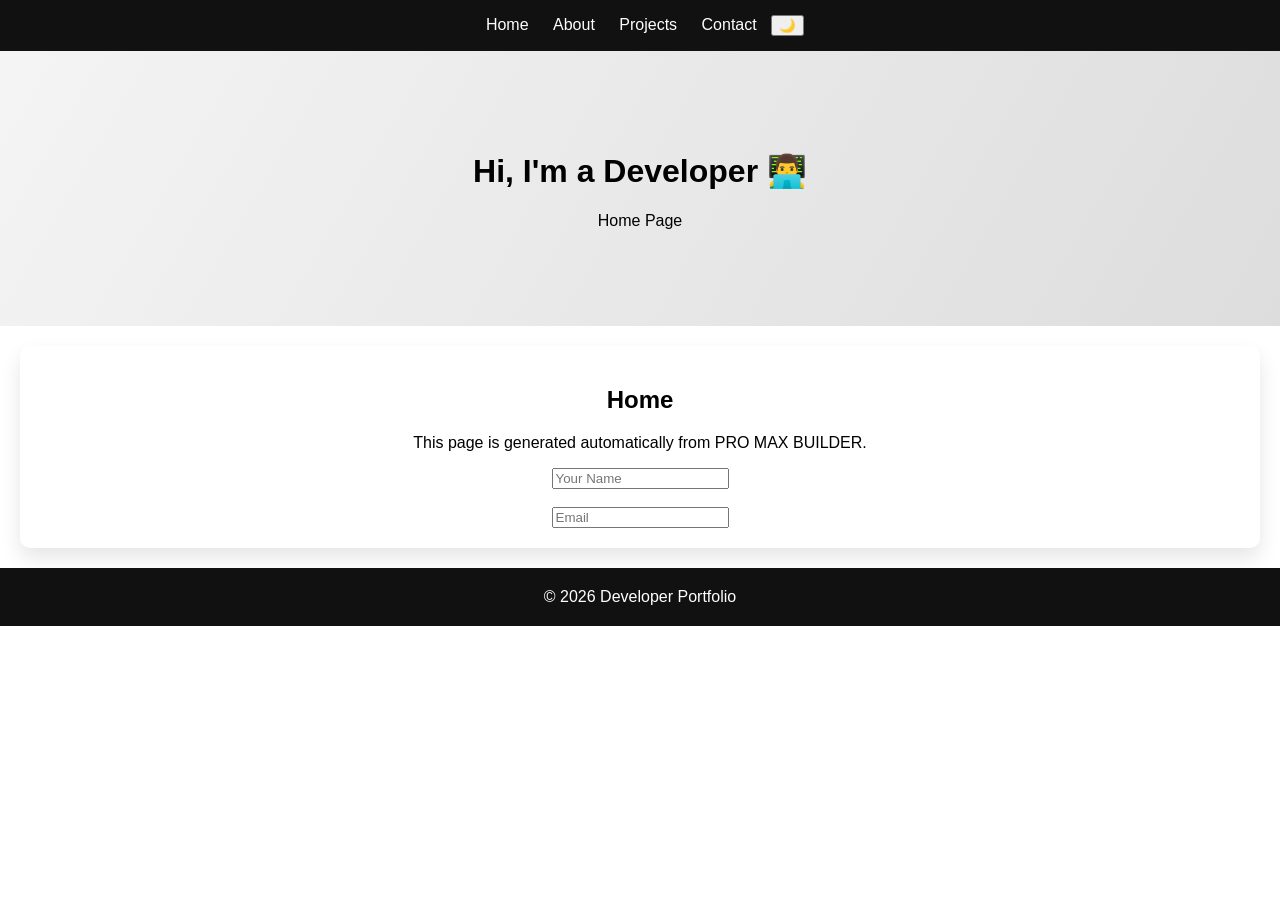
==== index.html @ 37b3c5a1 "fix index page" ====
<!DOCTYPE html>
<html>
<head>
<title>Developer Portfolio - Home</title>
<link rel="stylesheet" href="style.css">
</head>
<body>

<nav>
<a href="home.html">Home</a> <a href="about.html">About</a> <a href="projects.html">Projects</a> <a href="contact.html">Contact</a>
<button onclick="toggle()">🌙</button>
</nav>

<div class="hero">
  <h1>Hi, I'm a Developer 👨‍💻</h1>
  <p>Home Page</p>
</div>

<div class="card">
  <h2>Home</h2>
  <p>This page is generated automatically from PRO MAX BUILDER.</p>

  <form>
    <input placeholder="Your Name" />
    <br><br>
    <input placeholder="Email" />
  </form>
</div>

<footer>
© 2026 Developer Portfolio
</footer>

<script>
function toggle(){
  document.body.classList.toggle("dark");
}
</script>

</body>
</html>
---- style.css ----
body{
  margin:0;
  font-family:Arial;
  transition:0.3s;
}

nav{
  background:#111;
  padding:15px;
  text-align:center;
}

nav a{
  color:white;
  margin:10px;
  text-decoration:none;
}

.hero{
  padding:80px;
  text-align:center;
  background:linear-gradient(120deg,#f4f4f4,#ddd);
}

.card{
  margin:20px;
  padding:20px;
  background:white;
  border-radius:10px;
  box-shadow:0 10px 20px rgba(0,0,0,0.1);
  text-align:center;
}

footer{
  background:#111;
  color:white;
  text-align:center;
  padding:20px;
}

/* DARK MODE */
.dark{
  background:#111;
  color:white;
}
.dark nav{background:#000;}
.dark .hero{background:#1a1a1a;}
.dark .card{background:#222;}
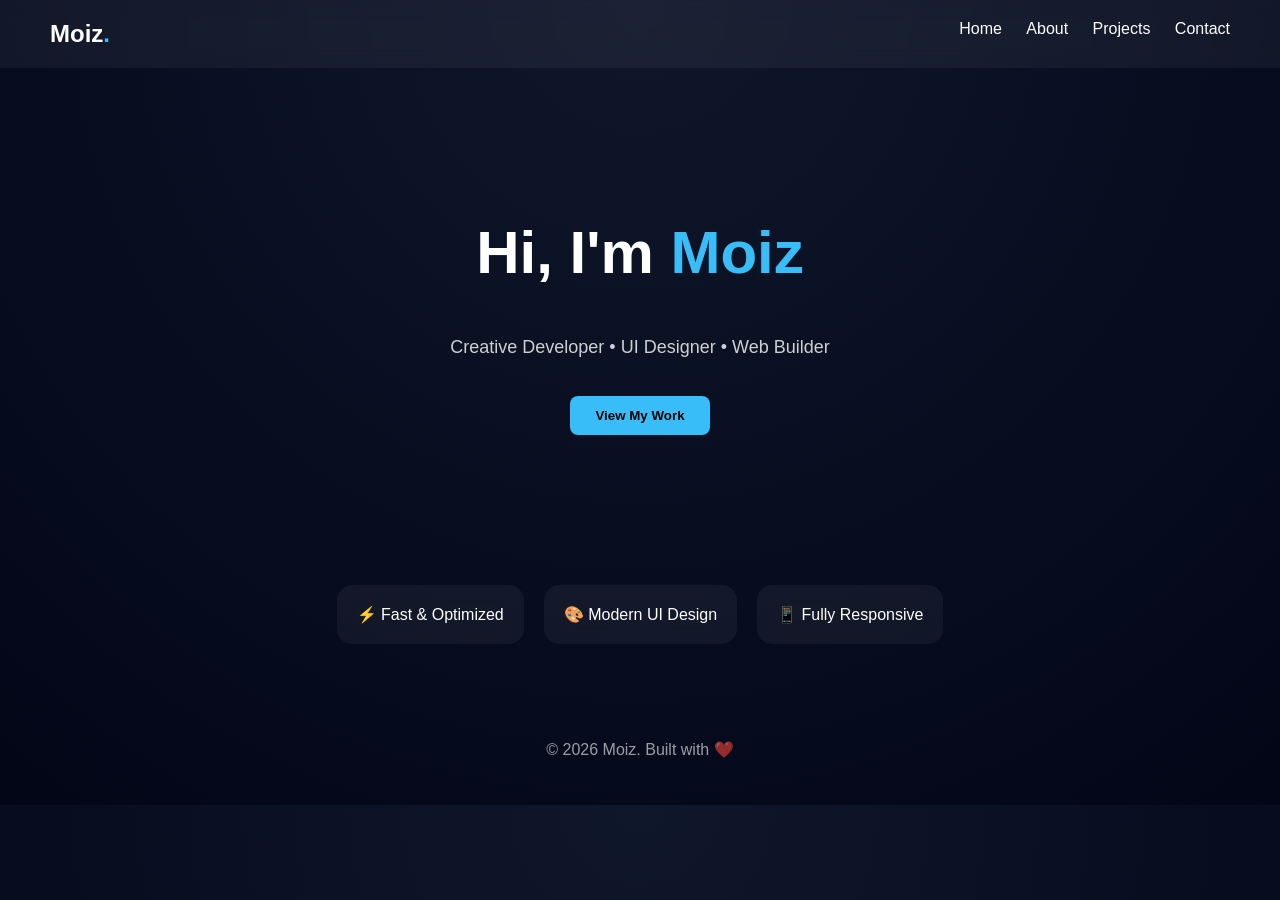
==== commit 5729f788: "super premium UI upgrade" ====
--- a/index.html
+++ b/index.html
@@ -1,42 +1,40 @@
-
 <!DOCTYPE html>
-<html>
+<html lang="en">
 <head>
-<title>Developer Portfolio - Home</title>
-<link rel="stylesheet" href="style.css">
+  <meta charset="UTF-8">
+  <meta name="viewport" content="width=device-width, initial-scale=1.0">
+  <title>Moiz | Premium Portfolio</title>
+  <link rel="stylesheet" href="style.css">
 </head>
 <body>
 
-<nav>
-<a href="home.html">Home</a> <a href="about.html">About</a> <a href="projects.html">Projects</a> <a href="contact.html">Contact</a>
-<button onclick="toggle()">🌙</button>
-</nav>
+  <header class="navbar">
+    <div class="logo">Moiz<span>.</span></div>
+    <nav>
+      <a href="#">Home</a>
+      <a href="about.html">About</a>
+      <a href="projects.html">Projects</a>
+      <a href="contact.html">Contact</a>
+    </nav>
+  </header>
 
-<div class="hero">
-  <h1>Hi, I'm a Developer 👨‍💻</h1>
-  <p>Home Page</p>
-</div>
+  <section class="hero">
+    <h1>Hi, I'm <span>Moiz</span></h1>
+    <p>Creative Developer • UI Designer • Web Builder</p>
+    <button onclick="window.location.href='projects.html'">
+      View My Work
+    </button>
+  </section>
 
-<div class="card">
-  <h2>Home</h2>
-  <p>This page is generated automatically from PRO MAX BUILDER.</p>
+  <section class="features">
+    <div class="card">⚡ Fast & Optimized</div>
+    <div class="card">🎨 Modern UI Design</div>
+    <div class="card">📱 Fully Responsive</div>
+  </section>
 
-  <form>
-    <input placeholder="Your Name" />
-    <br><br>
-    <input placeholder="Email" />
-  </form>
-</div>
-
-<footer>
-© 2026 Developer Portfolio
-</footer>
-
-<script>
-function toggle(){
-  document.body.classList.toggle("dark");
-}
-</script>
+  <footer>
+    <p>© 2026 Moiz. Built with ❤️</p>
+  </footer>
 
 </body>
-</html>
+</html>
--- a/style.css
+++ b/style.css
@@ -1,49 +1,99 @@
-
-body{
-  margin:0;
-  font-family:Arial;
-  transition:0.3s;
+body {
+  margin: 0;
+  font-family: "Segoe UI", sans-serif;
+  background: radial-gradient(circle at top, #0f172a, #020617);
+  color: white;
 }
 
-nav{
-  background:#111;
-  padding:15px;
-  text-align:center;
+/* NAVBAR */
+.navbar {
+  display: flex;
+  justify-content: space-between;
+  padding: 20px 50px;
+  background: rgba(255,255,255,0.05);
+  backdrop-filter: blur(10px);
+  position: sticky;
+  top: 0;
 }
 
-nav a{
-  color:white;
-  margin:10px;
-  text-decoration:none;
+.logo {
+  font-size: 24px;
+  font-weight: bold;
 }
 
-.hero{
-  padding:80px;
-  text-align:center;
-  background:linear-gradient(120deg,#f4f4f4,#ddd);
+.logo span {
+  color: #38bdf8;
 }
 
-.card{
-  margin:20px;
-  padding:20px;
-  background:white;
-  border-radius:10px;
-  box-shadow:0 10px 20px rgba(0,0,0,0.1);
-  text-align:center;
+nav a {
+  color: white;
+  margin-left: 20px;
+  text-decoration: none;
+  transition: 0.3s;
 }
 
-footer{
-  background:#111;
-  color:white;
-  text-align:center;
-  padding:20px;
+nav a:hover {
+  color: #38bdf8;
 }
 
-/* DARK MODE */
-.dark{
-  background:#111;
-  color:white;
+/* HERO */
+.hero {
+  text-align: center;
+  padding: 100px 20px;
 }
-.dark nav{background:#000;}
-.dark .hero{background:#1a1a1a;}
-.dark .card{background:#222;}
+
+.hero h1 {
+  font-size: 60px;
+}
+
+.hero span {
+  color: #38bdf8;
+}
+
+.hero p {
+  opacity: 0.8;
+  font-size: 18px;
+}
+
+button {
+  margin-top: 20px;
+  padding: 12px 25px;
+  border: none;
+  background: #38bdf8;
+  color: black;
+  font-weight: bold;
+  border-radius: 8px;
+  cursor: pointer;
+  transition: 0.3s;
+}
+
+button:hover {
+  transform: scale(1.05);
+}
+
+/* FEATURES */
+.features {
+  display: flex;
+  justify-content: center;
+  gap: 20px;
+  padding: 50px;
+}
+
+.card {
+  background: rgba(255,255,255,0.05);
+  padding: 20px;
+  border-radius: 15px;
+  backdrop-filter: blur(10px);
+  transition: 0.3s;
+}
+
+.card:hover {
+  transform: translateY(-10px);
+}
+
+/* FOOTER */
+footer {
+  text-align: center;
+  padding: 30px;
+  opacity: 0.6;
+}
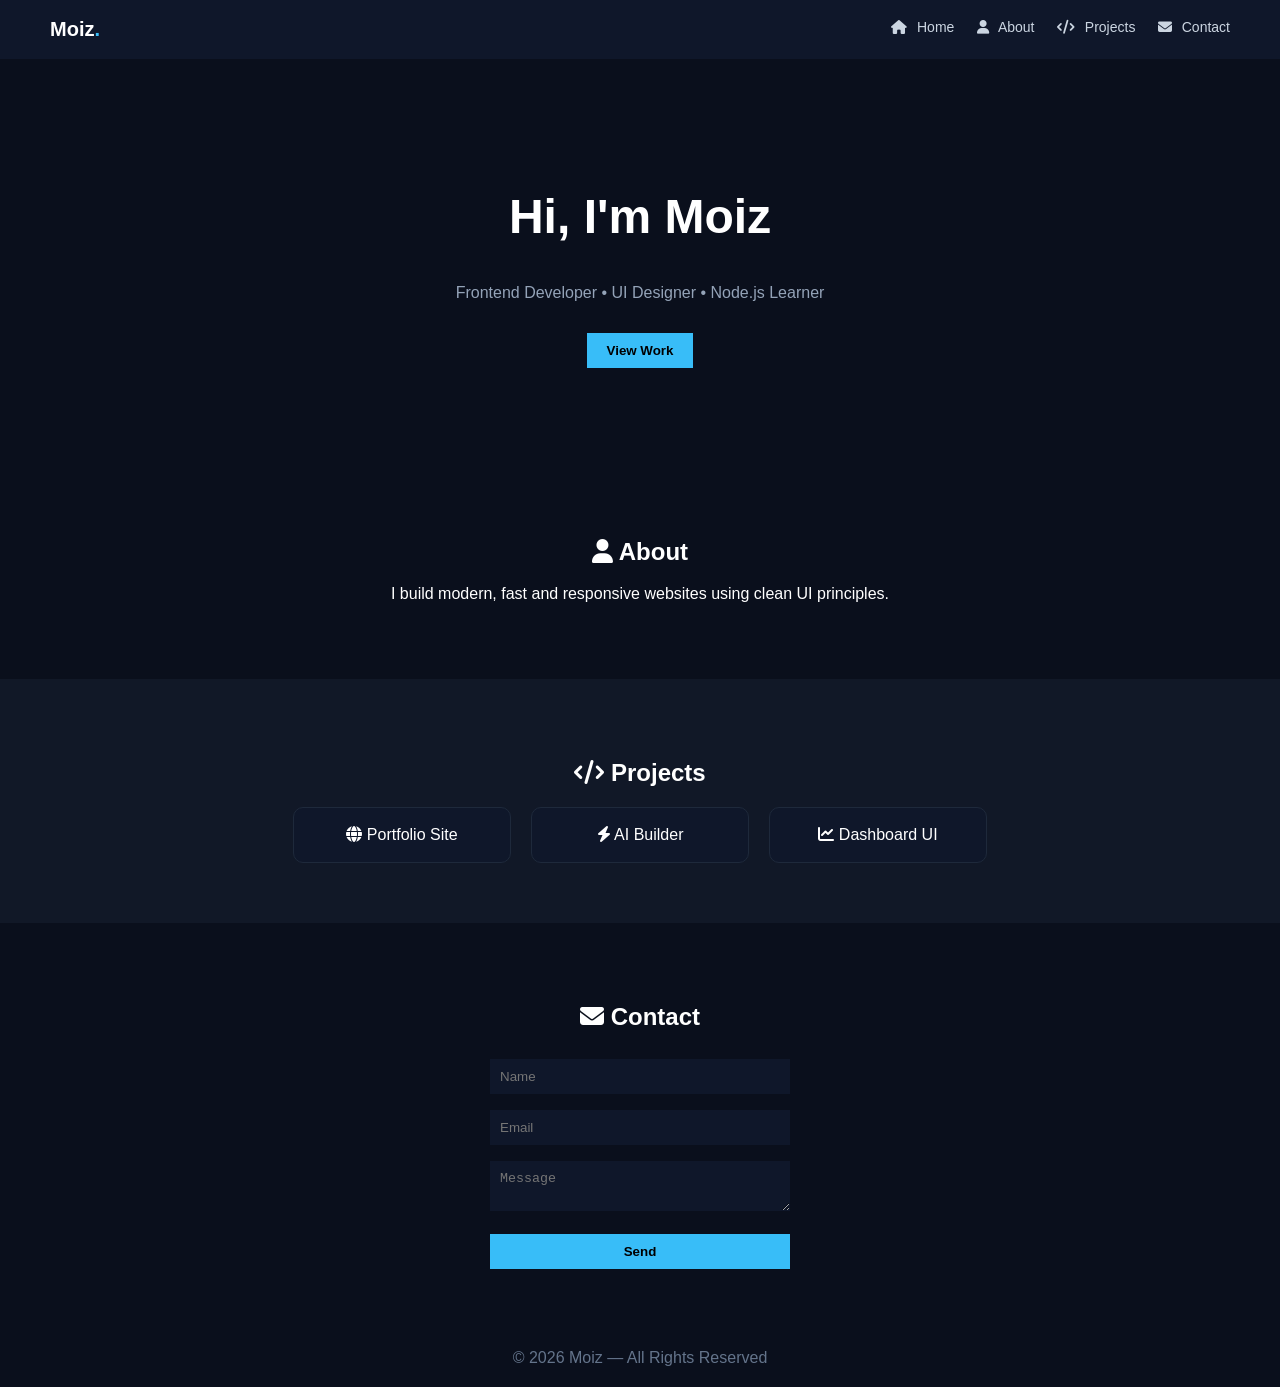
==== commit 9c6e2cd3: "clean pro portfolio with icons" ====
--- a/index.html
+++ b/index.html
@@ -3,38 +3,66 @@
 <head>
   <meta charset="UTF-8">
   <meta name="viewport" content="width=device-width, initial-scale=1.0">
-  <title>Moiz | Premium Portfolio</title>
+  <title>Moiz | Developer Portfolio</title>
+
+  <!-- Icons (clean professional) -->
+  <link rel="stylesheet" href="https://cdnjs.cloudflare.com/ajax/libs/font-awesome/6.5.0/css/all.min.css">
+
   <link rel="stylesheet" href="style.css">
 </head>
+
 <body>
 
-  <header class="navbar">
-    <div class="logo">Moiz<span>.</span></div>
-    <nav>
-      <a href="#">Home</a>
-      <a href="about.html">About</a>
-      <a href="projects.html">Projects</a>
-      <a href="contact.html">Contact</a>
-    </nav>
-  </header>
+<header class="nav">
+  <div class="logo">Moiz<span>.</span></div>
 
-  <section class="hero">
-    <h1>Hi, I'm <span>Moiz</span></h1>
-    <p>Creative Developer • UI Designer • Web Builder</p>
-    <button onclick="window.location.href='projects.html'">
-      View My Work
-    </button>
-  </section>
+  <nav>
+    <a href="#"><i class="fa-solid fa-house"></i> Home</a>
+    <a href="#about"><i class="fa-solid fa-user"></i> About</a>
+    <a href="#projects"><i class="fa-solid fa-code"></i> Projects</a>
+    <a href="#contact"><i class="fa-solid fa-envelope"></i> Contact</a>
+  </nav>
+</header>
 
-  <section class="features">
-    <div class="card">⚡ Fast & Optimized</div>
-    <div class="card">🎨 Modern UI Design</div>
-    <div class="card">📱 Fully Responsive</div>
-  </section>
+<section class="hero">
+  <h1>Hi, I'm Moiz</h1>
+  <p>Frontend Developer • UI Designer • Node.js Learner</p>
+  <button onclick="document.getElementById('projects').scrollIntoView({behavior:'smooth'})">
+    View Work
+  </button>
+</section>
 
-  <footer>
-    <p>© 2026 Moiz. Built with ❤️</p>
-  </footer>
+<section id="about" class="section">
+  <h2><i class="fa-solid fa-user"></i> About</h2>
+  <p>
+    I build modern, fast and responsive websites using clean UI principles.
+  </p>
+</section>
+
+<section id="projects" class="section dark">
+  <h2><i class="fa-solid fa-code"></i> Projects</h2>
+
+  <div class="grid">
+    <div class="card"><i class="fa-solid fa-globe"></i> Portfolio Site</div>
+    <div class="card"><i class="fa-solid fa-bolt"></i> AI Builder</div>
+    <div class="card"><i class="fa-solid fa-chart-line"></i> Dashboard UI</div>
+  </div>
+</section>
+
+<section id="contact" class="section">
+  <h2><i class="fa-solid fa-envelope"></i> Contact</h2>
+
+  <form>
+    <input type="text" placeholder="Name">
+    <input type="email" placeholder="Email">
+    <textarea placeholder="Message"></textarea>
+    <button type="submit">Send</button>
+  </form>
+</section>
+
+<footer>
+  © 2026 Moiz — All Rights Reserved
+</footer>
 
 </body>
 </html>
--- a/style.css
+++ b/style.css
@@ -1,24 +1,23 @@
 body {
   margin: 0;
   font-family: "Segoe UI", sans-serif;
-  background: radial-gradient(circle at top, #0f172a, #020617);
-  color: white;
+  background: #0a0f1c;
+  color: #fff;
 }
 
-/* NAVBAR */
-.navbar {
+/* NAV */
+.nav {
   display: flex;
   justify-content: space-between;
-  padding: 20px 50px;
-  background: rgba(255,255,255,0.05);
-  backdrop-filter: blur(10px);
+  padding: 18px 50px;
+  background: #0f172a;
   position: sticky;
   top: 0;
 }
 
 .logo {
-  font-size: 24px;
   font-weight: bold;
+  font-size: 20px;
 }
 
 .logo span {
@@ -26,10 +25,14 @@
 }
 
 nav a {
-  color: white;
-  margin-left: 20px;
+  color: #cbd5e1;
+  margin-left: 18px;
   text-decoration: none;
-  transition: 0.3s;
+  font-size: 14px;
+}
+
+nav a i {
+  margin-right: 6px;
 }
 
 nav a:hover {
@@ -39,61 +42,73 @@
 /* HERO */
 .hero {
   text-align: center;
-  padding: 100px 20px;
+  padding: 90px 20px;
 }
 
 .hero h1 {
-  font-size: 60px;
-}
-
-.hero span {
-  color: #38bdf8;
+  font-size: 48px;
 }
 
 .hero p {
-  opacity: 0.8;
-  font-size: 18px;
+  color: #94a3b8;
 }
 
+/* BUTTON */
 button {
-  margin-top: 20px;
-  padding: 12px 25px;
+  margin-top: 15px;
+  padding: 10px 20px;
   border: none;
   background: #38bdf8;
   color: black;
   font-weight: bold;
-  border-radius: 8px;
   cursor: pointer;
-  transition: 0.3s;
 }
 
-button:hover {
-  transform: scale(1.05);
+/* SECTIONS */
+.section {
+  padding: 60px 20px;
+  text-align: center;
 }
 
-/* FEATURES */
-.features {
+.dark {
+  background: #111827;
+}
+
+/* GRID */
+.grid {
   display: flex;
   justify-content: center;
   gap: 20px;
-  padding: 50px;
+  flex-wrap: wrap;
 }
 
 .card {
-  background: rgba(255,255,255,0.05);
-  padding: 20px;
-  border-radius: 15px;
-  backdrop-filter: blur(10px);
-  transition: 0.3s;
+  background: #0f172a;
+  padding: 18px;
+  border-radius: 10px;
+  width: 180px;
+  border: 1px solid #1e293b;
 }
 
-.card:hover {
-  transform: translateY(-10px);
+/* FORM */
+form {
+  display: flex;
+  flex-direction: column;
+  width: 300px;
+  margin: auto;
+}
+
+input, textarea {
+  margin: 8px 0;
+  padding: 10px;
+  border: none;
+  background: #0f172a;
+  color: white;
 }
 
 /* FOOTER */
 footer {
   text-align: center;
-  padding: 30px;
-  opacity: 0.6;
+  padding: 20px;
+  color: #64748b;
 }
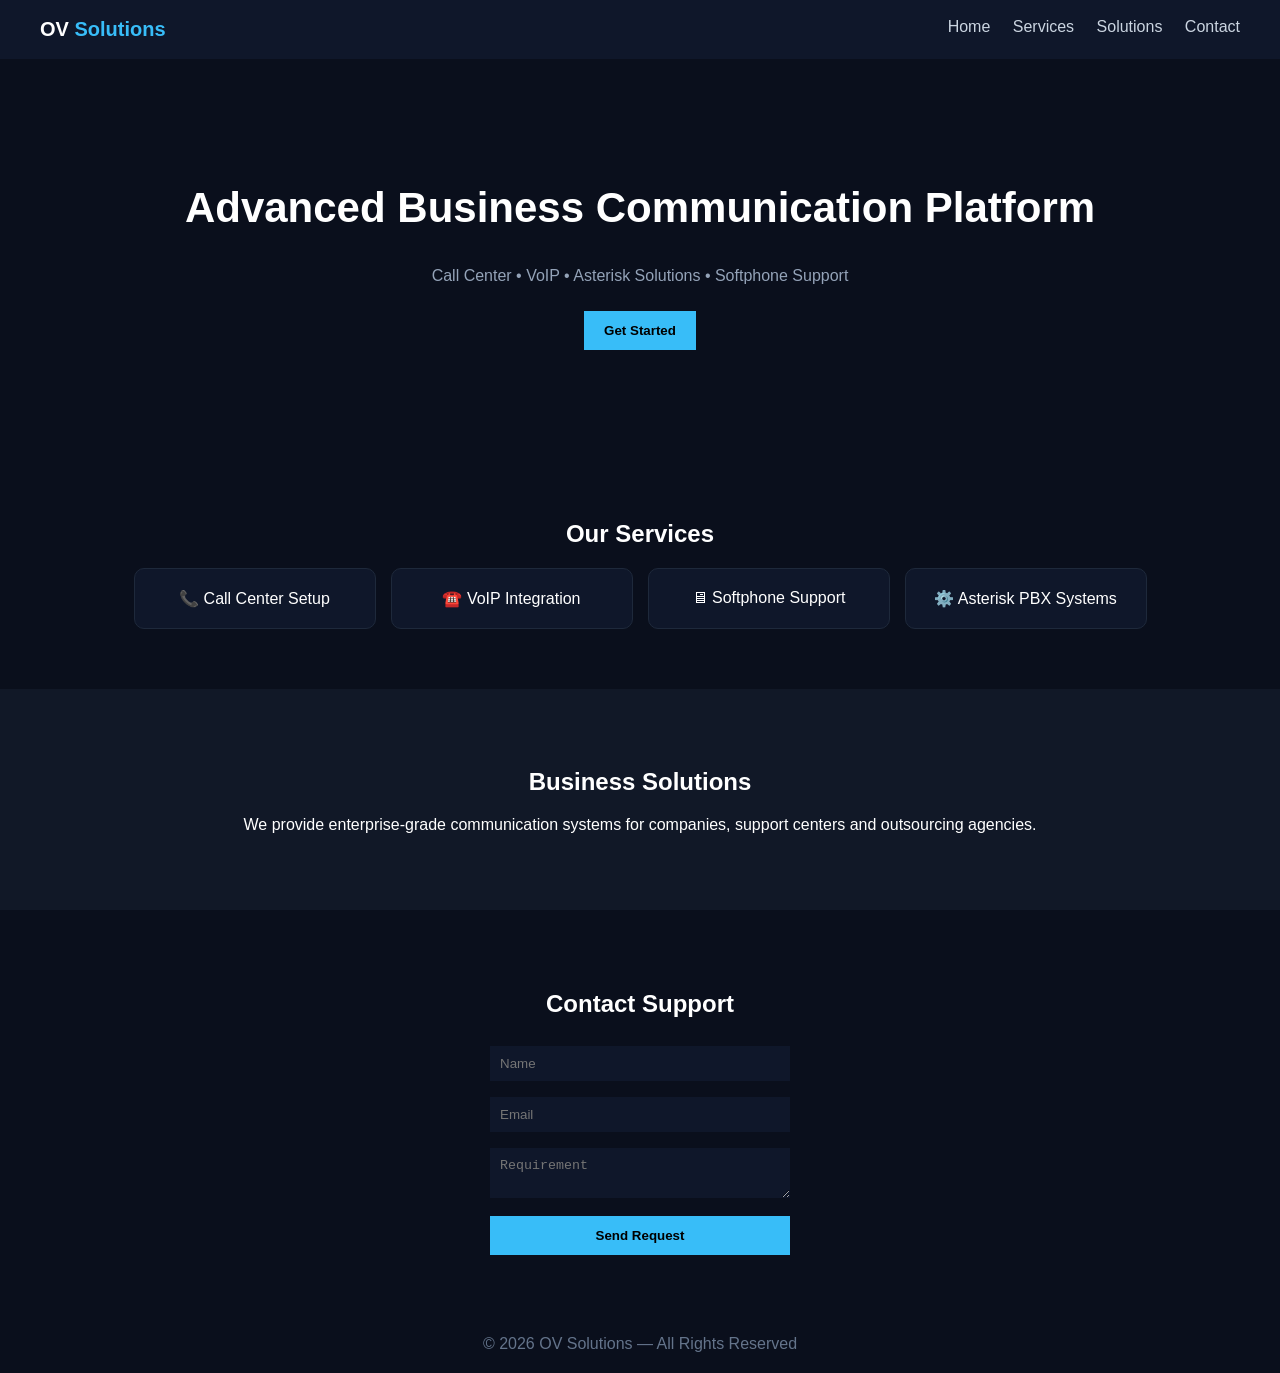
==== commit 09910f32: "upgrade to business SaaS website" ====
--- a/index.html
+++ b/index.html
@@ -2,11 +2,8 @@
 <html lang="en">
 <head>
   <meta charset="UTF-8">
+  <title>OneView Solutions Style - Business Platform</title>
   <meta name="viewport" content="width=device-width, initial-scale=1.0">
-  <title>Moiz | Developer Portfolio</title>
-
-  <!-- Icons (clean professional) -->
-  <link rel="stylesheet" href="https://cdnjs.cloudflare.com/ajax/libs/font-awesome/6.5.0/css/all.min.css">
 
   <link rel="stylesheet" href="style.css">
 </head>
@@ -14,54 +11,55 @@
 <body>
 
 <header class="nav">
-  <div class="logo">Moiz<span>.</span></div>
+  <div class="logo">OV <span>Solutions</span></div>
 
   <nav>
-    <a href="#"><i class="fa-solid fa-house"></i> Home</a>
-    <a href="#about"><i class="fa-solid fa-user"></i> About</a>
-    <a href="#projects"><i class="fa-solid fa-code"></i> Projects</a>
-    <a href="#contact"><i class="fa-solid fa-envelope"></i> Contact</a>
+    <a href="#">Home</a>
+    <a href="#services">Services</a>
+    <a href="#solutions">Solutions</a>
+    <a href="#contact">Contact</a>
   </nav>
 </header>
 
 <section class="hero">
-  <h1>Hi, I'm Moiz</h1>
-  <p>Frontend Developer • UI Designer • Node.js Learner</p>
-  <button onclick="document.getElementById('projects').scrollIntoView({behavior:'smooth'})">
-    View Work
-  </button>
+  <h1>Advanced Business Communication Platform</h1>
+  <p>Call Center • VoIP • Asterisk Solutions • Softphone Support</p>
+  <button>Get Started</button>
 </section>
 
-<section id="about" class="section">
-  <h2><i class="fa-solid fa-user"></i> About</h2>
+<section id="services" class="section">
+  <h2>Our Services</h2>
+
+  <div class="grid">
+    <div class="card">📞 Call Center Setup</div>
+    <div class="card">☎️ VoIP Integration</div>
+    <div class="card">🖥 Softphone Support</div>
+    <div class="card">⚙️ Asterisk PBX Systems</div>
+  </div>
+</section>
+
+<section id="solutions" class="section dark">
+  <h2>Business Solutions</h2>
+
   <p>
-    I build modern, fast and responsive websites using clean UI principles.
+    We provide enterprise-grade communication systems for companies,
+    support centers and outsourcing agencies.
   </p>
 </section>
 
-<section id="projects" class="section dark">
-  <h2><i class="fa-solid fa-code"></i> Projects</h2>
-
-  <div class="grid">
-    <div class="card"><i class="fa-solid fa-globe"></i> Portfolio Site</div>
-    <div class="card"><i class="fa-solid fa-bolt"></i> AI Builder</div>
-    <div class="card"><i class="fa-solid fa-chart-line"></i> Dashboard UI</div>
-  </div>
-</section>
-
 <section id="contact" class="section">
-  <h2><i class="fa-solid fa-envelope"></i> Contact</h2>
+  <h2>Contact Support</h2>
 
   <form>
-    <input type="text" placeholder="Name">
-    <input type="email" placeholder="Email">
-    <textarea placeholder="Message"></textarea>
-    <button type="submit">Send</button>
+    <input placeholder="Name">
+    <input placeholder="Email">
+    <textarea placeholder="Requirement"></textarea>
+    <button>Send Request</button>
   </form>
 </section>
 
 <footer>
-  © 2026 Moiz — All Rights Reserved
+  © 2026 OV Solutions — All Rights Reserved
 </footer>
 
 </body>
--- a/style.css
+++ b/style.css
@@ -1,23 +1,21 @@
 body {
   margin: 0;
-  font-family: "Segoe UI", sans-serif;
+  font-family: Arial;
   background: #0a0f1c;
-  color: #fff;
+  color: white;
 }
 
 /* NAV */
 .nav {
   display: flex;
   justify-content: space-between;
-  padding: 18px 50px;
+  padding: 18px 40px;
   background: #0f172a;
-  position: sticky;
-  top: 0;
 }
 
 .logo {
+  font-size: 20px;
   font-weight: bold;
-  font-size: 20px;
 }
 
 .logo span {
@@ -28,15 +26,6 @@
   color: #cbd5e1;
   margin-left: 18px;
   text-decoration: none;
-  font-size: 14px;
-}
-
-nav a i {
-  margin-right: 6px;
-}
-
-nav a:hover {
-  color: #38bdf8;
 }
 
 /* HERO */
@@ -46,7 +35,7 @@
 }
 
 .hero h1 {
-  font-size: 48px;
+  font-size: 42px;
 }
 
 .hero p {
@@ -55,13 +44,12 @@
 
 /* BUTTON */
 button {
-  margin-top: 15px;
-  padding: 10px 20px;
+  padding: 12px 20px;
+  background: #38bdf8;
   border: none;
-  background: #38bdf8;
-  color: black;
   font-weight: bold;
   cursor: pointer;
+  margin-top: 10px;
 }
 
 /* SECTIONS */
@@ -78,16 +66,16 @@
 .grid {
   display: flex;
   justify-content: center;
-  gap: 20px;
   flex-wrap: wrap;
+  gap: 15px;
 }
 
 .card {
   background: #0f172a;
-  padding: 18px;
+  padding: 20px;
   border-radius: 10px;
-  width: 180px;
   border: 1px solid #1e293b;
+  width: 200px;
 }
 
 /* FORM */
@@ -101,8 +89,8 @@
 input, textarea {
   margin: 8px 0;
   padding: 10px;
+  background: #0f172a;
   border: none;
-  background: #0f172a;
   color: white;
 }
 
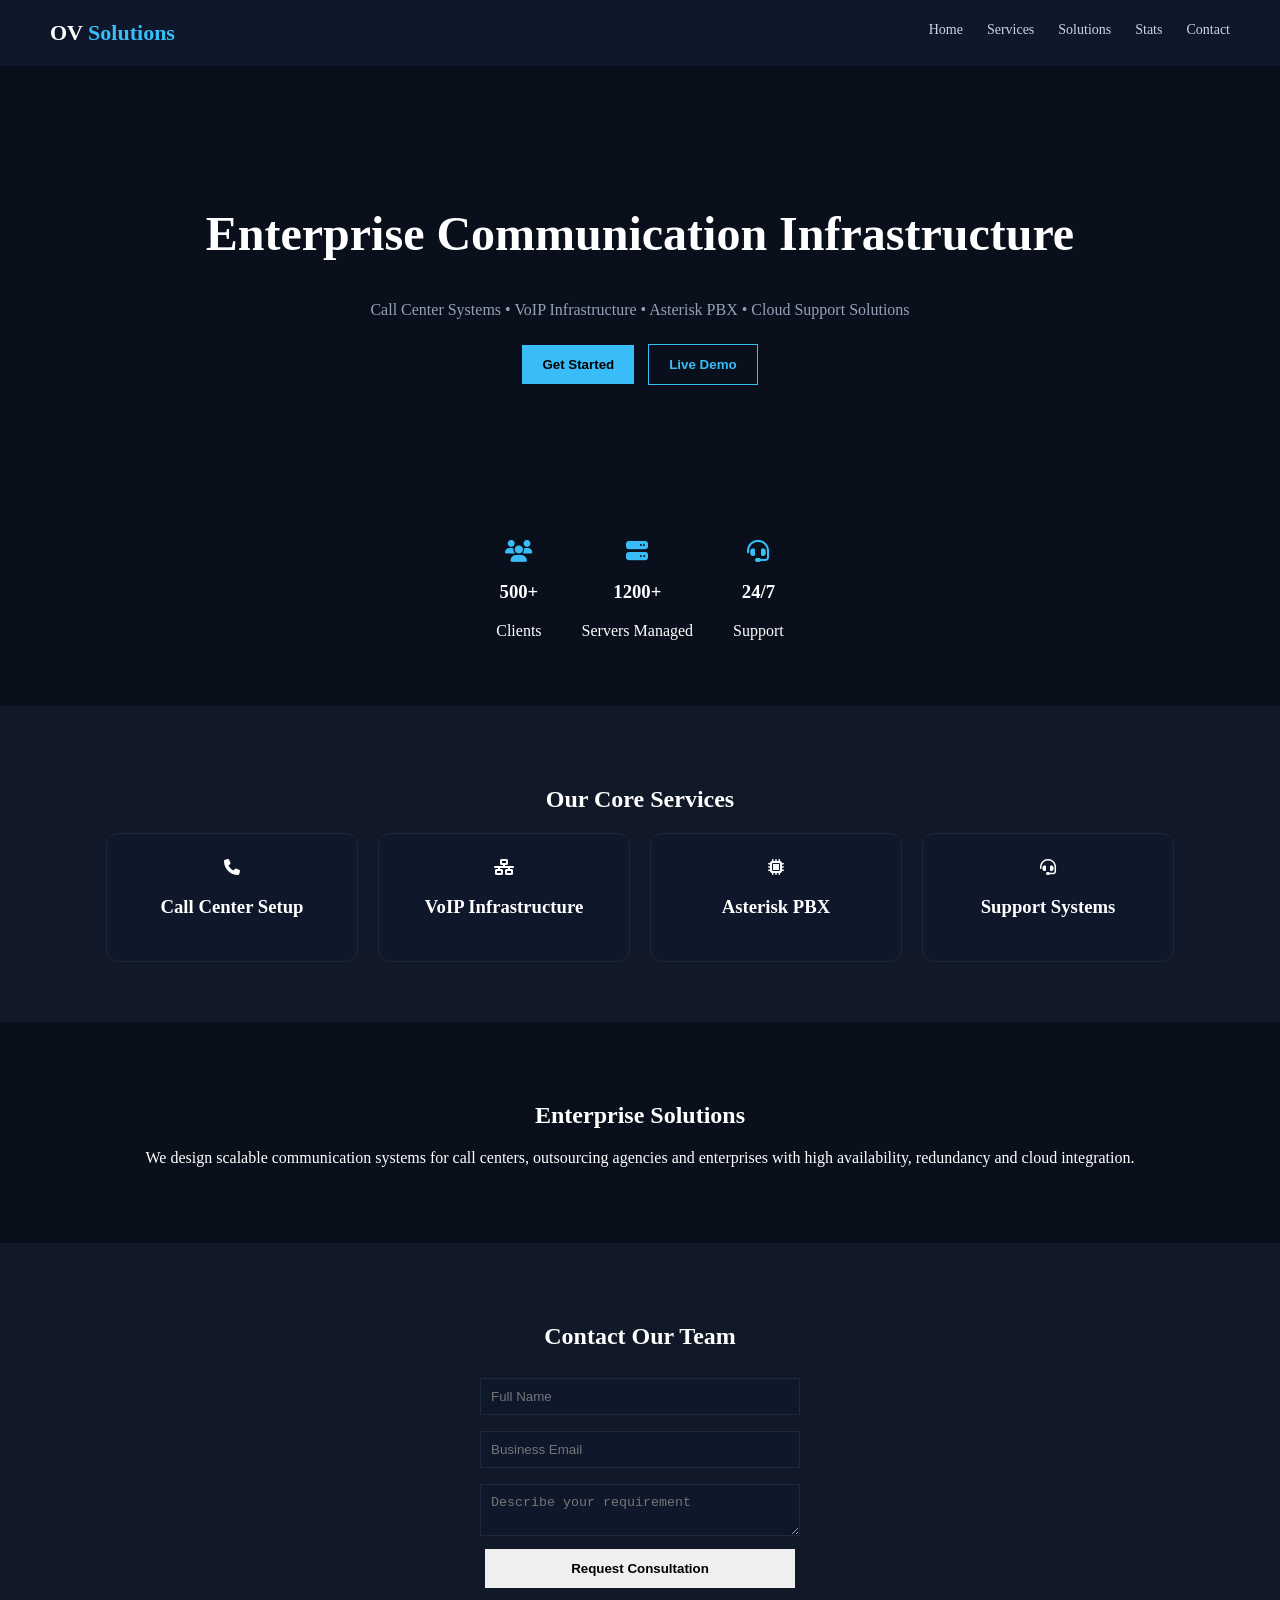
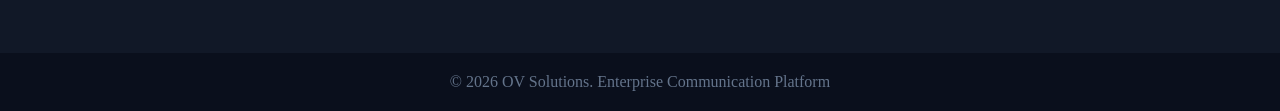
==== commit 4418f9d6: "upgrade OV Solutions to enterprise SaaS level UI" ====
--- a/index.html
+++ b/index.html
@@ -1,65 +1,75 @@
 <!DOCTYPE html>
 <html lang="en">
 <head>
-  <meta charset="UTF-8">
-  <title>OneView Solutions Style - Business Platform</title>
-  <meta name="viewport" content="width=device-width, initial-scale=1.0">
+<meta charset="UTF-8">
+<meta name="viewport" content="width=device-width, initial-scale=1.0">
+<title>OV Solutions | Enterprise Communication Platform</title>
 
-  <link rel="stylesheet" href="style.css">
+<link rel="stylesheet" href="style.css">
+<link rel="stylesheet" href="https://cdnjs.cloudflare.com/ajax/libs/font-awesome/6.5.0/css/all.min.css">
 </head>
 
 <body>
 
 <header class="nav">
   <div class="logo">OV <span>Solutions</span></div>
-
   <nav>
-    <a href="#">Home</a>
+    <a href="#home">Home</a>
     <a href="#services">Services</a>
     <a href="#solutions">Solutions</a>
+    <a href="#stats">Stats</a>
     <a href="#contact">Contact</a>
   </nav>
 </header>
 
-<section class="hero">
-  <h1>Advanced Business Communication Platform</h1>
-  <p>Call Center • VoIP • Asterisk Solutions • Softphone Support</p>
-  <button>Get Started</button>
-</section>
+<section id="home" class="hero">
+  <h1>Enterprise Communication Infrastructure</h1>
+  <p>Call Center Systems • VoIP Infrastructure • Asterisk PBX • Cloud Support Solutions</p>
 
-<section id="services" class="section">
-  <h2>Our Services</h2>
-
-  <div class="grid">
-    <div class="card">📞 Call Center Setup</div>
-    <div class="card">☎️ VoIP Integration</div>
-    <div class="card">🖥 Softphone Support</div>
-    <div class="card">⚙️ Asterisk PBX Systems</div>
+  <div class="hero-buttons">
+    <button class="primary">Get Started</button>
+    <button class="secondary">Live Demo</button>
   </div>
 </section>
 
-<section id="solutions" class="section dark">
-  <h2>Business Solutions</h2>
+<section id="stats" class="stats">
+  <div class="stat"><i class="fa-solid fa-users"></i><h3>500+</h3><p>Clients</p></div>
+  <div class="stat"><i class="fa-solid fa-server"></i><h3>1200+</h3><p>Servers Managed</p></div>
+  <div class="stat"><i class="fa-solid fa-headset"></i><h3>24/7</h3><p>Support</p></div>
+</section>
 
+<section id="services" class="section dark">
+  <h2>Our Core Services</h2>
+
+  <div class="grid">
+    <div class="card"><i class="fa-solid fa-phone"></i><h3>Call Center Setup</h3></div>
+    <div class="card"><i class="fa-solid fa-network-wired"></i><h3>VoIP Infrastructure</h3></div>
+    <div class="card"><i class="fa-solid fa-microchip"></i><h3>Asterisk PBX</h3></div>
+    <div class="card"><i class="fa-solid fa-headset"></i><h3>Support Systems</h3></div>
+  </div>
+</section>
+
+<section id="solutions" class="section">
+  <h2>Enterprise Solutions</h2>
   <p>
-    We provide enterprise-grade communication systems for companies,
-    support centers and outsourcing agencies.
+    We design scalable communication systems for call centers, outsourcing agencies and enterprises
+    with high availability, redundancy and cloud integration.
   </p>
 </section>
 
-<section id="contact" class="section">
-  <h2>Contact Support</h2>
+<section id="contact" class="section dark">
+  <h2>Contact Our Team</h2>
 
   <form>
-    <input placeholder="Name">
-    <input placeholder="Email">
-    <textarea placeholder="Requirement"></textarea>
-    <button>Send Request</button>
+    <input placeholder="Full Name">
+    <input placeholder="Business Email">
+    <textarea placeholder="Describe your requirement"></textarea>
+    <button>Request Consultation</button>
   </form>
 </section>
 
 <footer>
-  © 2026 OV Solutions — All Rights Reserved
+  © 2026 OV Solutions. Enterprise Communication Platform
 </footer>
 
 </body>
--- a/style.css
+++ b/style.css
@@ -1,102 +1,139 @@
 body {
-  margin: 0;
-  font-family: Arial;
-  background: #0a0f1c;
-  color: white;
+  margin:0;
+  font-family:Segoe UI;
+  background:#0a0f1c;
+  color:white;
 }
 
 /* NAV */
 .nav {
-  display: flex;
-  justify-content: space-between;
-  padding: 18px 40px;
-  background: #0f172a;
+  display:flex;
+  justify-content:space-between;
+  padding:20px 50px;
+  background:#0f172a;
+  position:sticky;
+  top:0;
+  z-index:100;
 }
 
 .logo {
-  font-size: 20px;
-  font-weight: bold;
+  font-size:22px;
+  font-weight:bold;
 }
-
-.logo span {
-  color: #38bdf8;
-}
+.logo span {color:#38bdf8;}
 
 nav a {
-  color: #cbd5e1;
-  margin-left: 18px;
-  text-decoration: none;
+  color:#cbd5e1;
+  margin-left:20px;
+  text-decoration:none;
+  font-size:14px;
 }
+nav a:hover {color:#38bdf8;}
 
 /* HERO */
 .hero {
-  text-align: center;
-  padding: 90px 20px;
+  text-align:center;
+  padding:100px 20px;
 }
 
 .hero h1 {
-  font-size: 42px;
+  font-size:48px;
 }
 
 .hero p {
-  color: #94a3b8;
+  color:#94a3b8;
 }
 
-/* BUTTON */
+.hero-buttons {
+  margin-top:20px;
+}
+
 button {
-  padding: 12px 20px;
-  background: #38bdf8;
-  border: none;
-  font-weight: bold;
-  cursor: pointer;
-  margin-top: 10px;
+  padding:12px 20px;
+  border:none;
+  cursor:pointer;
+  font-weight:bold;
+  margin:5px;
+}
+
+.primary {
+  background:#38bdf8;
+}
+
+.secondary {
+  background:transparent;
+  border:1px solid #38bdf8;
+  color:#38bdf8;
+}
+
+/* STATS */
+.stats {
+  display:flex;
+  justify-content:center;
+  gap:40px;
+  padding:50px;
+}
+
+.stat {
+  text-align:center;
+}
+
+.stat i {
+  font-size:22px;
+  color:#38bdf8;
 }
 
 /* SECTIONS */
 .section {
-  padding: 60px 20px;
-  text-align: center;
+  padding:60px 20px;
+  text-align:center;
 }
 
 .dark {
-  background: #111827;
+  background:#111827;
 }
 
 /* GRID */
 .grid {
-  display: flex;
-  justify-content: center;
-  flex-wrap: wrap;
-  gap: 15px;
+  display:flex;
+  justify-content:center;
+  gap:20px;
+  flex-wrap:wrap;
 }
 
 .card {
-  background: #0f172a;
-  padding: 20px;
-  border-radius: 10px;
-  border: 1px solid #1e293b;
-  width: 200px;
+  background:#0f172a;
+  padding:25px;
+  border-radius:12px;
+  width:200px;
+  border:1px solid #1e293b;
+  transition:0.3s;
+}
+
+.card:hover {
+  transform:translateY(-5px);
+  border-color:#38bdf8;
 }
 
 /* FORM */
 form {
-  display: flex;
-  flex-direction: column;
-  width: 300px;
-  margin: auto;
+  display:flex;
+  flex-direction:column;
+  width:320px;
+  margin:auto;
 }
 
-input, textarea {
-  margin: 8px 0;
-  padding: 10px;
-  background: #0f172a;
-  border: none;
-  color: white;
+input,textarea {
+  margin:8px 0;
+  padding:10px;
+  background:#0f172a;
+  border:1px solid #1e293b;
+  color:white;
 }
 
 /* FOOTER */
 footer {
-  text-align: center;
-  padding: 20px;
-  color: #64748b;
+  text-align:center;
+  padding:20px;
+  color:#64748b;
 }
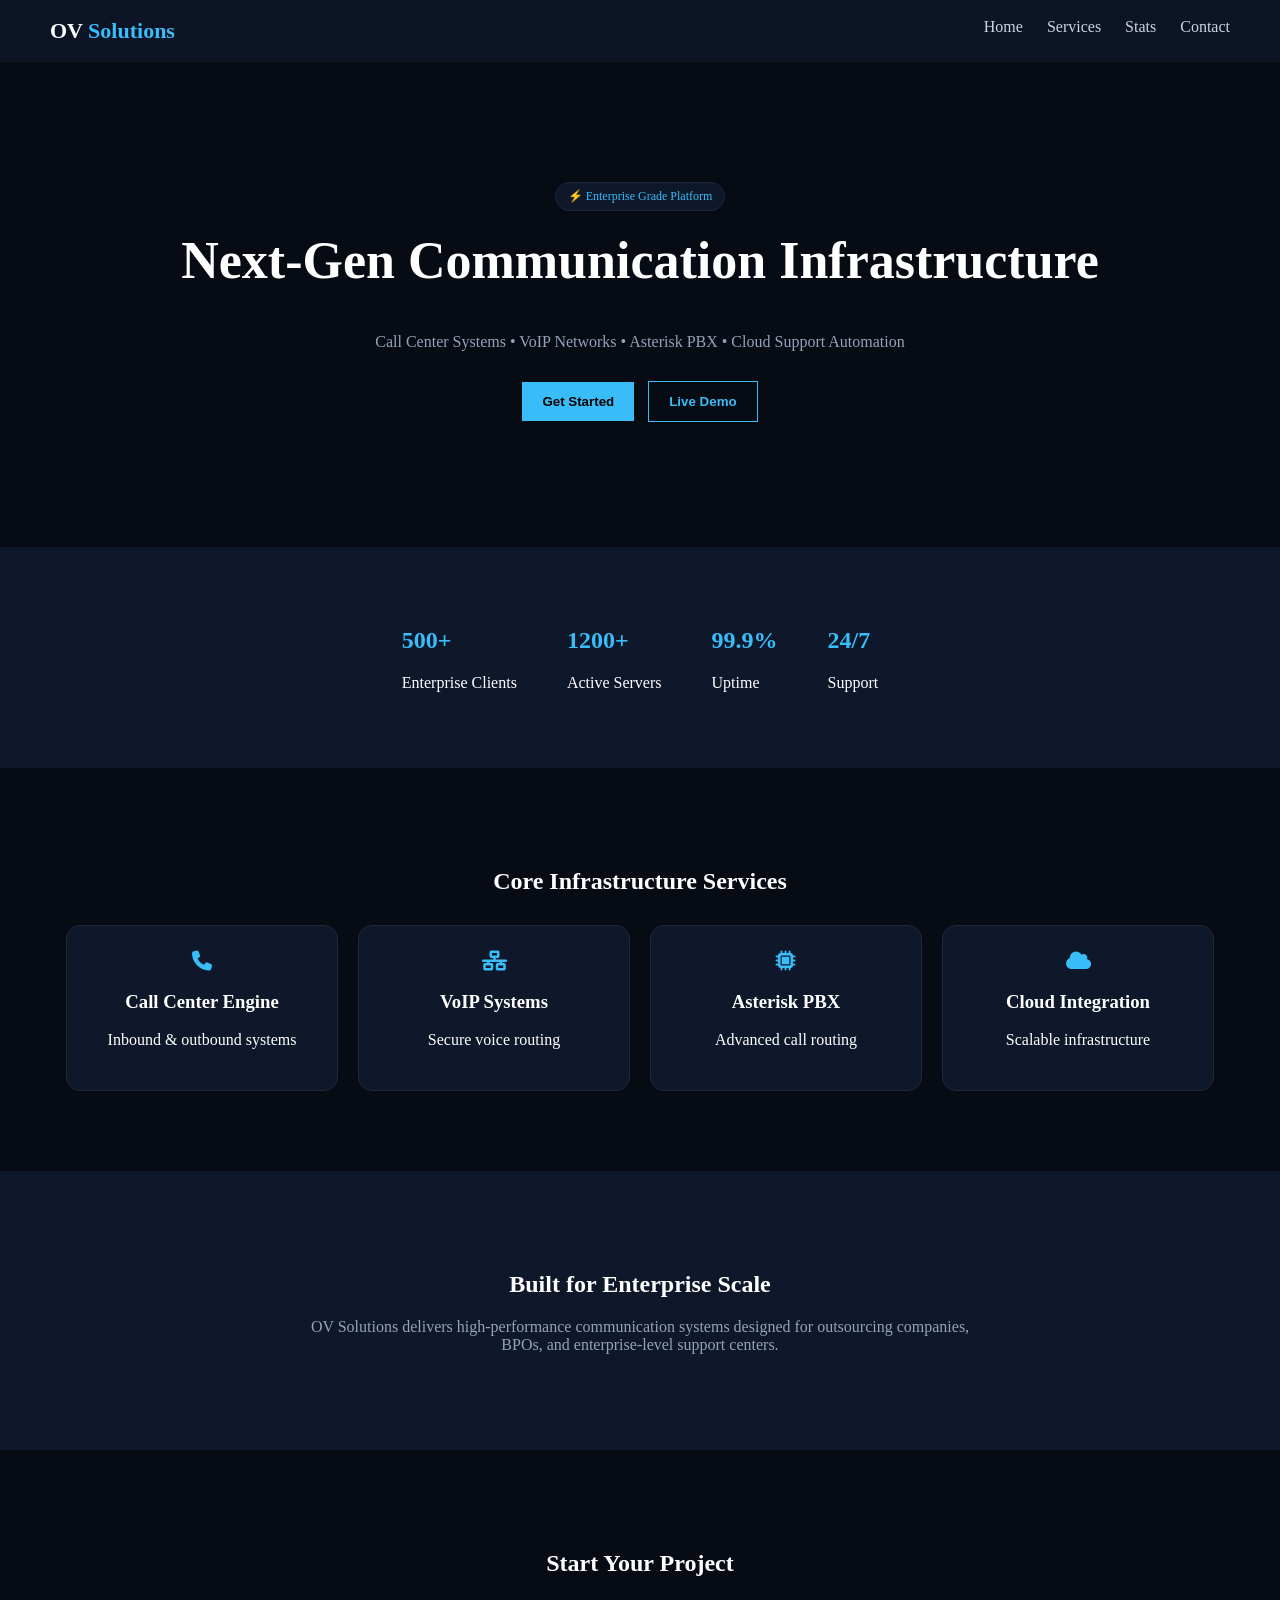
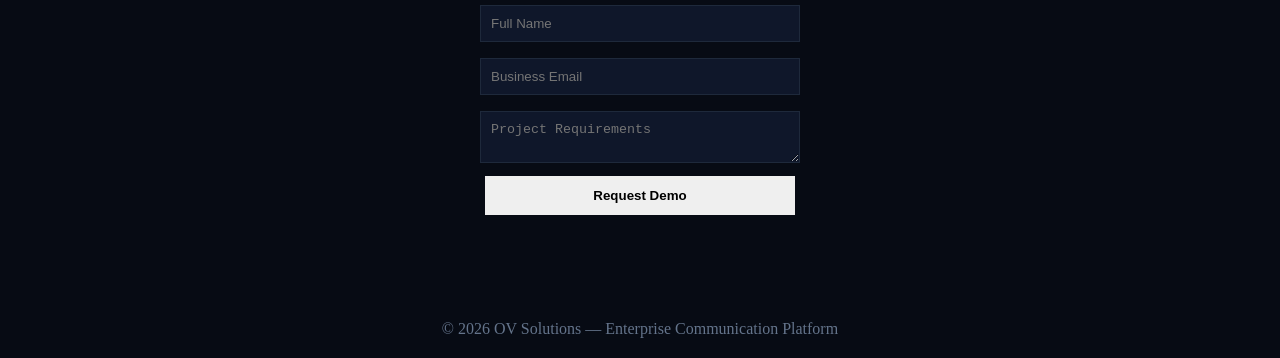
==== commit 192fdc67: "upgrade to ultra pro enterprise SaaS UI" ====
--- a/index.html
+++ b/index.html
@@ -3,10 +3,12 @@
 <head>
 <meta charset="UTF-8">
 <meta name="viewport" content="width=device-width, initial-scale=1.0">
+
 <title>OV Solutions | Enterprise Communication Platform</title>
 
 <link rel="stylesheet" href="style.css">
 <link rel="stylesheet" href="https://cdnjs.cloudflare.com/ajax/libs/font-awesome/6.5.0/css/all.min.css">
+
 </head>
 
 <body>
@@ -16,60 +18,76 @@
   <nav>
     <a href="#home">Home</a>
     <a href="#services">Services</a>
-    <a href="#solutions">Solutions</a>
     <a href="#stats">Stats</a>
     <a href="#contact">Contact</a>
   </nav>
 </header>
 
+<!-- HERO -->
 <section id="home" class="hero">
-  <h1>Enterprise Communication Infrastructure</h1>
-  <p>Call Center Systems • VoIP Infrastructure • Asterisk PBX • Cloud Support Solutions</p>
+  <div class="badge">⚡ Enterprise Grade Platform</div>
 
-  <div class="hero-buttons">
+  <h1>Next-Gen Communication Infrastructure</h1>
+
+  <p>
+    Call Center Systems • VoIP Networks • Asterisk PBX • Cloud Support Automation
+  </p>
+
+  <div class="buttons">
     <button class="primary">Get Started</button>
-    <button class="secondary">Live Demo</button>
+    <button class="ghost">Live Demo</button>
   </div>
 </section>
 
+<!-- STATS -->
 <section id="stats" class="stats">
-  <div class="stat"><i class="fa-solid fa-users"></i><h3>500+</h3><p>Clients</p></div>
-  <div class="stat"><i class="fa-solid fa-server"></i><h3>1200+</h3><p>Servers Managed</p></div>
-  <div class="stat"><i class="fa-solid fa-headset"></i><h3>24/7</h3><p>Support</p></div>
+  <div class="stat"><h2>500+</h2><p>Enterprise Clients</p></div>
+  <div class="stat"><h2>1200+</h2><p>Active Servers</p></div>
+  <div class="stat"><h2>99.9%</h2><p>Uptime</p></div>
+  <div class="stat"><h2>24/7</h2><p>Support</p></div>
 </section>
 
-<section id="services" class="section dark">
-  <h2>Our Core Services</h2>
+<!-- SERVICES -->
+<section id="services" class="section">
+  <h2>Core Infrastructure Services</h2>
 
   <div class="grid">
-    <div class="card"><i class="fa-solid fa-phone"></i><h3>Call Center Setup</h3></div>
-    <div class="card"><i class="fa-solid fa-network-wired"></i><h3>VoIP Infrastructure</h3></div>
-    <div class="card"><i class="fa-solid fa-microchip"></i><h3>Asterisk PBX</h3></div>
-    <div class="card"><i class="fa-solid fa-headset"></i><h3>Support Systems</h3></div>
+    <div class="card"><i class="fa-solid fa-phone"></i><h3>Call Center Engine</h3><p>Inbound & outbound systems</p></div>
+
+    <div class="card"><i class="fa-solid fa-network-wired"></i><h3>VoIP Systems</h3><p>Secure voice routing</p></div>
+
+    <div class="card"><i class="fa-solid fa-microchip"></i><h3>Asterisk PBX</h3><p>Advanced call routing</p></div>
+
+    <div class="card"><i class="fa-solid fa-cloud"></i><h3>Cloud Integration</h3><p>Scalable infrastructure</p></div>
   </div>
 </section>
 
-<section id="solutions" class="section">
-  <h2>Enterprise Solutions</h2>
-  <p>
-    We design scalable communication systems for call centers, outsourcing agencies and enterprises
-    with high availability, redundancy and cloud integration.
-  </p>
+<!-- VALUE SECTION -->
+<section class="value">
+  <h2>Built for Enterprise Scale</h2>
+
+  <div class="value-box">
+    <p>
+      OV Solutions delivers high-performance communication systems designed for
+      outsourcing companies, BPOs, and enterprise-level support centers.
+    </p>
+  </div>
 </section>
 
-<section id="contact" class="section dark">
-  <h2>Contact Our Team</h2>
+<!-- CONTACT -->
+<section id="contact" class="contact">
+  <h2>Start Your Project</h2>
 
   <form>
     <input placeholder="Full Name">
     <input placeholder="Business Email">
-    <textarea placeholder="Describe your requirement"></textarea>
-    <button>Request Consultation</button>
+    <textarea placeholder="Project Requirements"></textarea>
+    <button>Request Demo</button>
   </form>
 </section>
 
 <footer>
-  © 2026 OV Solutions. Enterprise Communication Platform
+  © 2026 OV Solutions — Enterprise Communication Platform
 </footer>
 
 </body>
--- a/style.css
+++ b/style.css
@@ -1,7 +1,7 @@
 body {
   margin:0;
   font-family:Segoe UI;
-  background:#0a0f1c;
+  background:#070b14;
   color:white;
 }
 
@@ -9,58 +9,76 @@
 .nav {
   display:flex;
   justify-content:space-between;
-  padding:20px 50px;
-  background:#0f172a;
+  padding:18px 50px;
+  background:rgba(15,23,42,0.8);
+  backdrop-filter: blur(10px);
   position:sticky;
   top:0;
-  z-index:100;
 }
 
 .logo {
   font-size:22px;
   font-weight:bold;
 }
-.logo span {color:#38bdf8;}
+
+.logo span {
+  color:#38bdf8;
+}
 
 nav a {
   color:#cbd5e1;
   margin-left:20px;
   text-decoration:none;
-  font-size:14px;
 }
-nav a:hover {color:#38bdf8;}
+
+nav a:hover {
+  color:#38bdf8;
+}
 
 /* HERO */
 .hero {
   text-align:center;
-  padding:100px 20px;
+  padding:120px 20px;
+}
+
+.badge {
+  display:inline-block;
+  padding:6px 12px;
+  background:#0f172a;
+  border:1px solid #1e293b;
+  border-radius:20px;
+  font-size:12px;
+  color:#38bdf8;
 }
 
 .hero h1 {
-  font-size:48px;
+  font-size:52px;
+  margin-top:20px;
 }
 
 .hero p {
   color:#94a3b8;
+  margin-top:10px;
 }
 
-.hero-buttons {
-  margin-top:20px;
+.buttons {
+  margin-top:25px;
 }
 
 button {
   padding:12px 20px;
+  margin:5px;
   border:none;
   cursor:pointer;
   font-weight:bold;
-  margin:5px;
 }
 
 .primary {
   background:#38bdf8;
+  color:black;
 }
 
-.secondary {
+.ghost {
   background:transparent;
   border:1px solid #38bdf8;
   color:#38bdf8;
@@ -70,57 +88,72 @@
 .stats {
   display:flex;
   justify-content:center;
-  gap:40px;
-  padding:50px;
+  gap:50px;
+  padding:60px;
+  background:#0f172a;
 }
 
-.stat {
-  text-align:center;
-}
-
-.stat i {
-  font-size:22px;
+.stat h2 {
   color:#38bdf8;
 }
 
-/* SECTIONS */
+/* SERVICES */
 .section {
-  padding:60px 20px;
   text-align:center;
+  padding:80px 20px;
 }
 
-.dark {
-  background:#111827;
-}
-
-/* GRID */
 .grid {
   display:flex;
   justify-content:center;
   gap:20px;
   flex-wrap:wrap;
+  margin-top:30px;
 }
 
 .card {
   background:#0f172a;
   padding:25px;
-  border-radius:12px;
-  width:200px;
+  width:220px;
+  border-radius:14px;
   border:1px solid #1e293b;
   transition:0.3s;
 }
 
 .card:hover {
-  transform:translateY(-5px);
+  transform:translateY(-8px);
   border-color:#38bdf8;
 }
 
-/* FORM */
+.card i {
+  font-size:20px;
+  color:#38bdf8;
+}
+
+/* VALUE */
+.value {
+  padding:80px 20px;
+  text-align:center;
+  background:#0f172a;
+}
+
+.value-box {
+  max-width:700px;
+  margin:auto;
+  color:#94a3b8;
+}
+
+/* CONTACT */
+.contact {
+  text-align:center;
+  padding:80px 20px;
+}
+
 form {
+  width:320px;
+  margin:auto;
   display:flex;
   flex-direction:column;
-  width:320px;
-  margin:auto;
 }
 
 input,textarea {
@@ -131,7 +164,6 @@
   color:white;
 }
 
-/* FOOTER */
 footer {
   text-align:center;
   padding:20px;
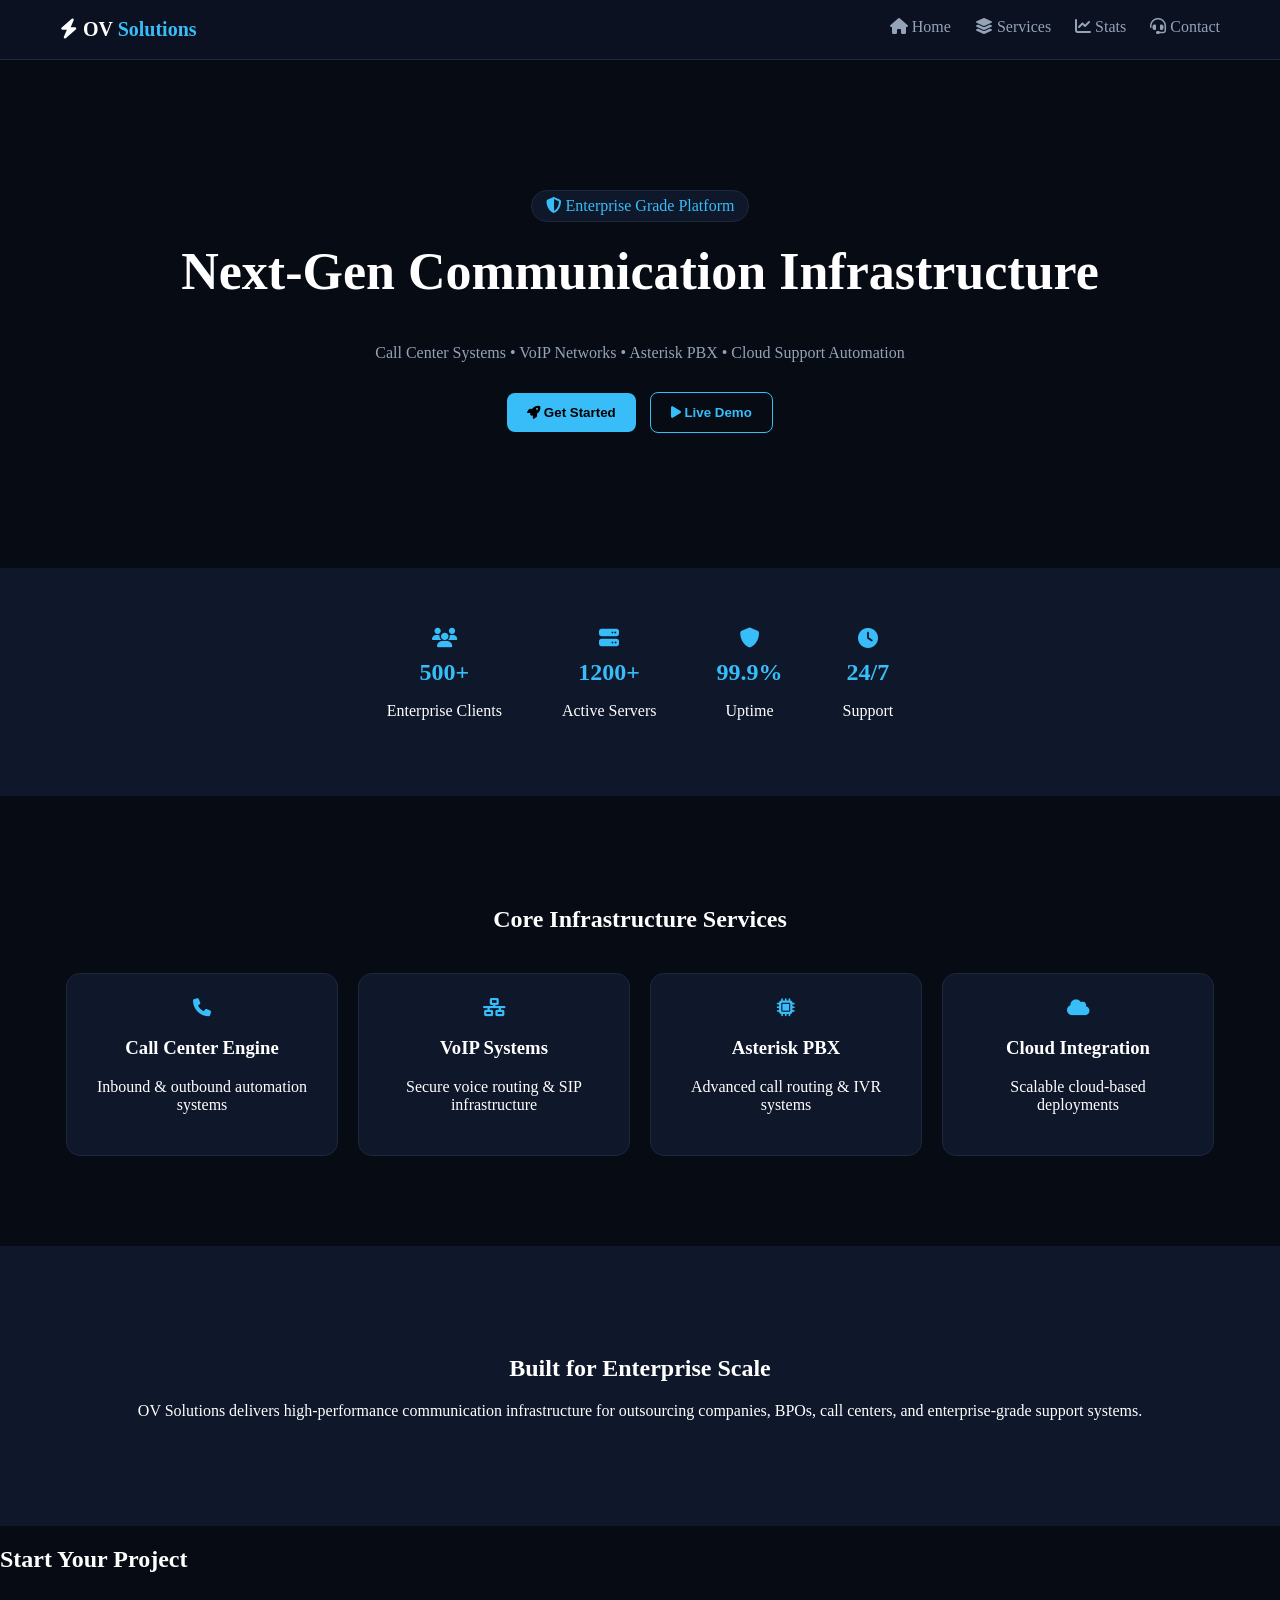
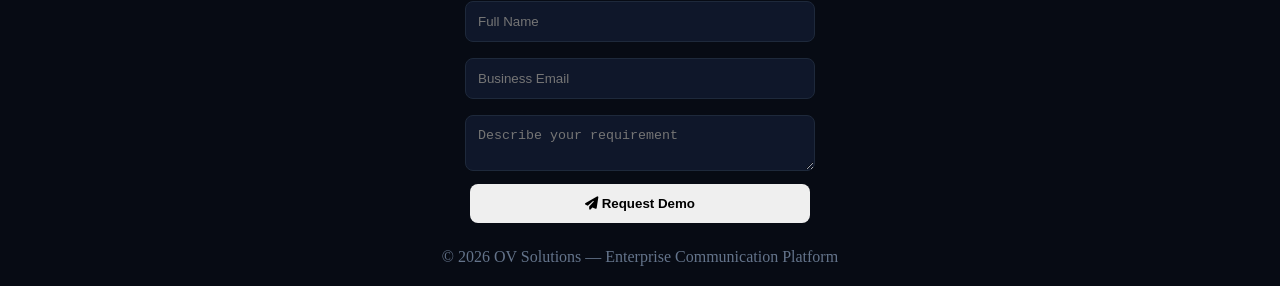
==== commit 18b0dc82: "ultra enterprise SaaS UI upgrade with icons" ====
--- a/index.html
+++ b/index.html
@@ -8,24 +8,24 @@
 
 <link rel="stylesheet" href="style.css">
 <link rel="stylesheet" href="https://cdnjs.cloudflare.com/ajax/libs/font-awesome/6.5.0/css/all.min.css">
-
 </head>
 
 <body>
 
 <header class="nav">
-  <div class="logo">OV <span>Solutions</span></div>
+  <div class="logo"><i class="fa-solid fa-bolt"></i> OV <span>Solutions</span></div>
+
   <nav>
-    <a href="#home">Home</a>
-    <a href="#services">Services</a>
-    <a href="#stats">Stats</a>
-    <a href="#contact">Contact</a>
+    <a href="#home"><i class="fa-solid fa-house"></i> Home</a>
+    <a href="#services"><i class="fa-solid fa-layer-group"></i> Services</a>
+    <a href="#stats"><i class="fa-solid fa-chart-line"></i> Stats</a>
+    <a href="#contact"><i class="fa-solid fa-headset"></i> Contact</a>
   </nav>
 </header>
 
 <!-- HERO -->
 <section id="home" class="hero">
-  <div class="badge">⚡ Enterprise Grade Platform</div>
+  <div class="badge"><i class="fa-solid fa-shield-halved"></i> Enterprise Grade Platform</div>
 
   <h1>Next-Gen Communication Infrastructure</h1>
 
@@ -34,17 +34,38 @@
   </p>
 
   <div class="buttons">
-    <button class="primary">Get Started</button>
-    <button class="ghost">Live Demo</button>
+    <button class="primary"><i class="fa-solid fa-rocket"></i> Get Started</button>
+    <button class="ghost"><i class="fa-solid fa-play"></i> Live Demo</button>
   </div>
 </section>
 
 <!-- STATS -->
 <section id="stats" class="stats">
-  <div class="stat"><h2>500+</h2><p>Enterprise Clients</p></div>
-  <div class="stat"><h2>1200+</h2><p>Active Servers</p></div>
-  <div class="stat"><h2>99.9%</h2><p>Uptime</p></div>
-  <div class="stat"><h2>24/7</h2><p>Support</p></div>
+
+  <div class="stat">
+    <i class="fa-solid fa-users"></i>
+    <h2>500+</h2>
+    <p>Enterprise Clients</p>
+  </div>
+
+  <div class="stat">
+    <i class="fa-solid fa-server"></i>
+    <h2>1200+</h2>
+    <p>Active Servers</p>
+  </div>
+
+  <div class="stat">
+    <i class="fa-solid fa-shield"></i>
+    <h2>99.9%</h2>
+    <p>Uptime</p>
+  </div>
+
+  <div class="stat">
+    <i class="fa-solid fa-clock"></i>
+    <h2>24/7</h2>
+    <p>Support</p>
+  </div>
+
 </section>
 
 <!-- SERVICES -->
@@ -52,26 +73,41 @@
   <h2>Core Infrastructure Services</h2>
 
   <div class="grid">
-    <div class="card"><i class="fa-solid fa-phone"></i><h3>Call Center Engine</h3><p>Inbound & outbound systems</p></div>
 
-    <div class="card"><i class="fa-solid fa-network-wired"></i><h3>VoIP Systems</h3><p>Secure voice routing</p></div>
+    <div class="card">
+      <i class="fa-solid fa-phone"></i>
+      <h3>Call Center Engine</h3>
+      <p>Inbound & outbound automation systems</p>
+    </div>
 
-    <div class="card"><i class="fa-solid fa-microchip"></i><h3>Asterisk PBX</h3><p>Advanced call routing</p></div>
+    <div class="card">
+      <i class="fa-solid fa-network-wired"></i>
+      <h3>VoIP Systems</h3>
+      <p>Secure voice routing & SIP infrastructure</p>
+    </div>
 
-    <div class="card"><i class="fa-solid fa-cloud"></i><h3>Cloud Integration</h3><p>Scalable infrastructure</p></div>
+    <div class="card">
+      <i class="fa-solid fa-microchip"></i>
+      <h3>Asterisk PBX</h3>
+      <p>Advanced call routing & IVR systems</p>
+    </div>
+
+    <div class="card">
+      <i class="fa-solid fa-cloud"></i>
+      <h3>Cloud Integration</h3>
+      <p>Scalable cloud-based deployments</p>
+    </div>
+
   </div>
 </section>
 
-<!-- VALUE SECTION -->
+<!-- VALUE -->
 <section class="value">
   <h2>Built for Enterprise Scale</h2>
-
-  <div class="value-box">
-    <p>
-      OV Solutions delivers high-performance communication systems designed for
-      outsourcing companies, BPOs, and enterprise-level support centers.
-    </p>
-  </div>
+  <p>
+    OV Solutions delivers high-performance communication infrastructure for outsourcing companies,
+    BPOs, call centers, and enterprise-grade support systems.
+  </p>
 </section>
 
 <!-- CONTACT -->
@@ -81,8 +117,8 @@
   <form>
     <input placeholder="Full Name">
     <input placeholder="Business Email">
-    <textarea placeholder="Project Requirements"></textarea>
-    <button>Request Demo</button>
+    <textarea placeholder="Describe your requirement"></textarea>
+    <button><i class="fa-solid fa-paper-plane"></i> Request Demo</button>
   </form>
 </section>
 
--- a/style.css
+++ b/style.css
@@ -1,4 +1,4 @@
-body {
+body{
   margin:0;
   font-family:Segoe UI;
   background:#070b14;
@@ -6,165 +6,160 @@
 }
 
 /* NAV */
-.nav {
+.nav{
   display:flex;
   justify-content:space-between;
-  padding:18px 50px;
-  background:rgba(15,23,42,0.8);
-  backdrop-filter: blur(10px);
+  padding:18px 60px;
+  background:rgba(15,23,42,0.6);
+  backdrop-filter:blur(15px);
   position:sticky;
   top:0;
+  border-bottom:1px solid #1e293b;
 }
 
-.logo {
-  font-size:22px;
+.logo{
+  font-size:20px;
   font-weight:bold;
 }
+.logo span{color:#38bdf8;}
 
-.logo span {
-  color:#38bdf8;
-}
-
-nav a {
-  color:#cbd5e1;
+nav a{
+  color:#94a3b8;
   margin-left:20px;
   text-decoration:none;
 }
+nav a:hover{color:#38bdf8;}
 
-nav a:hover {
-  color:#38bdf8;
+/* HERO */
+.hero{
+  text-align:center;
+  padding:130px 20px;
 }
 
-/* HERO */
-.hero {
-  text-align:center;
-  padding:120px 20px;
+.badge{
+  display:inline-block;
+  padding:6px 14px;
+  border:1px solid #1e293b;
+  border-radius:999px;
+  color:#38bdf8;
+  background:#0f172a;
 }
 
-.badge {
-  display:inline-block;
-  padding:6px 12px;
-  background:#0f172a;
-  border:1px solid #1e293b;
-  border-radius:20px;
-  font-size:12px;
-  color:#38bdf8;
-}
-
-.hero h1 {
+.hero h1{
   font-size:52px;
   margin-top:20px;
 }
 
-.hero p {
+.hero p{
   color:#94a3b8;
-  margin-top:10px;
 }
 
-.buttons {
+.buttons{
   margin-top:25px;
 }
 
-button {
+button{
   padding:12px 20px;
   margin:5px;
   border:none;
   cursor:pointer;
-  font-weight:bold;
+  font-weight:600;
+  border-radius:8px;
 }
 
-.primary {
+.primary{
   background:#38bdf8;
   color:black;
 }
 
-.ghost {
+.ghost{
   background:transparent;
   border:1px solid #38bdf8;
   color:#38bdf8;
 }
 
 /* STATS */
-.stats {
+.stats{
   display:flex;
   justify-content:center;
-  gap:50px;
+  gap:60px;
   padding:60px;
   background:#0f172a;
 }
 
-.stat h2 {
+.stat{
+  text-align:center;
+}
+
+.stat i{
+  color:#38bdf8;
+  font-size:20px;
+}
+
+.stat h2{
+  margin:10px 0 0;
   color:#38bdf8;
 }
 
-/* SERVICES */
-.section {
+/* SECTIONS */
+.section{
   text-align:center;
-  padding:80px 20px;
+  padding:90px 20px;
 }
 
-.grid {
+.value{
+  text-align:center;
+  padding:90px 20px;
+  background:#0f172a;
+}
+
+/* GRID */
+.grid{
   display:flex;
   justify-content:center;
   gap:20px;
   flex-wrap:wrap;
-  margin-top:30px;
+  margin-top:40px;
 }
 
-.card {
+.card{
+  width:220px;
   background:#0f172a;
+  border:1px solid #1e293b;
   padding:25px;
-  width:220px;
   border-radius:14px;
-  border:1px solid #1e293b;
   transition:0.3s;
 }
 
-.card:hover {
+.card:hover{
   transform:translateY(-8px);
   border-color:#38bdf8;
 }
 
-.card i {
-  font-size:20px;
+.card i{
   color:#38bdf8;
+  font-size:18px;
 }
 
-/* VALUE */
-.value {
-  padding:80px 20px;
-  text-align:center;
-  background:#0f172a;
-}
-
-.value-box {
-  max-width:700px;
-  margin:auto;
-  color:#94a3b8;
-}
-
-/* CONTACT */
-.contact {
-  text-align:center;
-  padding:80px 20px;
-}
-
-form {
-  width:320px;
+/* FORM */
+form{
+  width:350px;
   margin:auto;
   display:flex;
   flex-direction:column;
 }
 
-input,textarea {
+input,textarea{
   margin:8px 0;
-  padding:10px;
+  padding:12px;
   background:#0f172a;
   border:1px solid #1e293b;
   color:white;
+  border-radius:8px;
 }
 
-footer {
+/* FOOTER */
+footer{
   text-align:center;
   padding:20px;
   color:#64748b;
